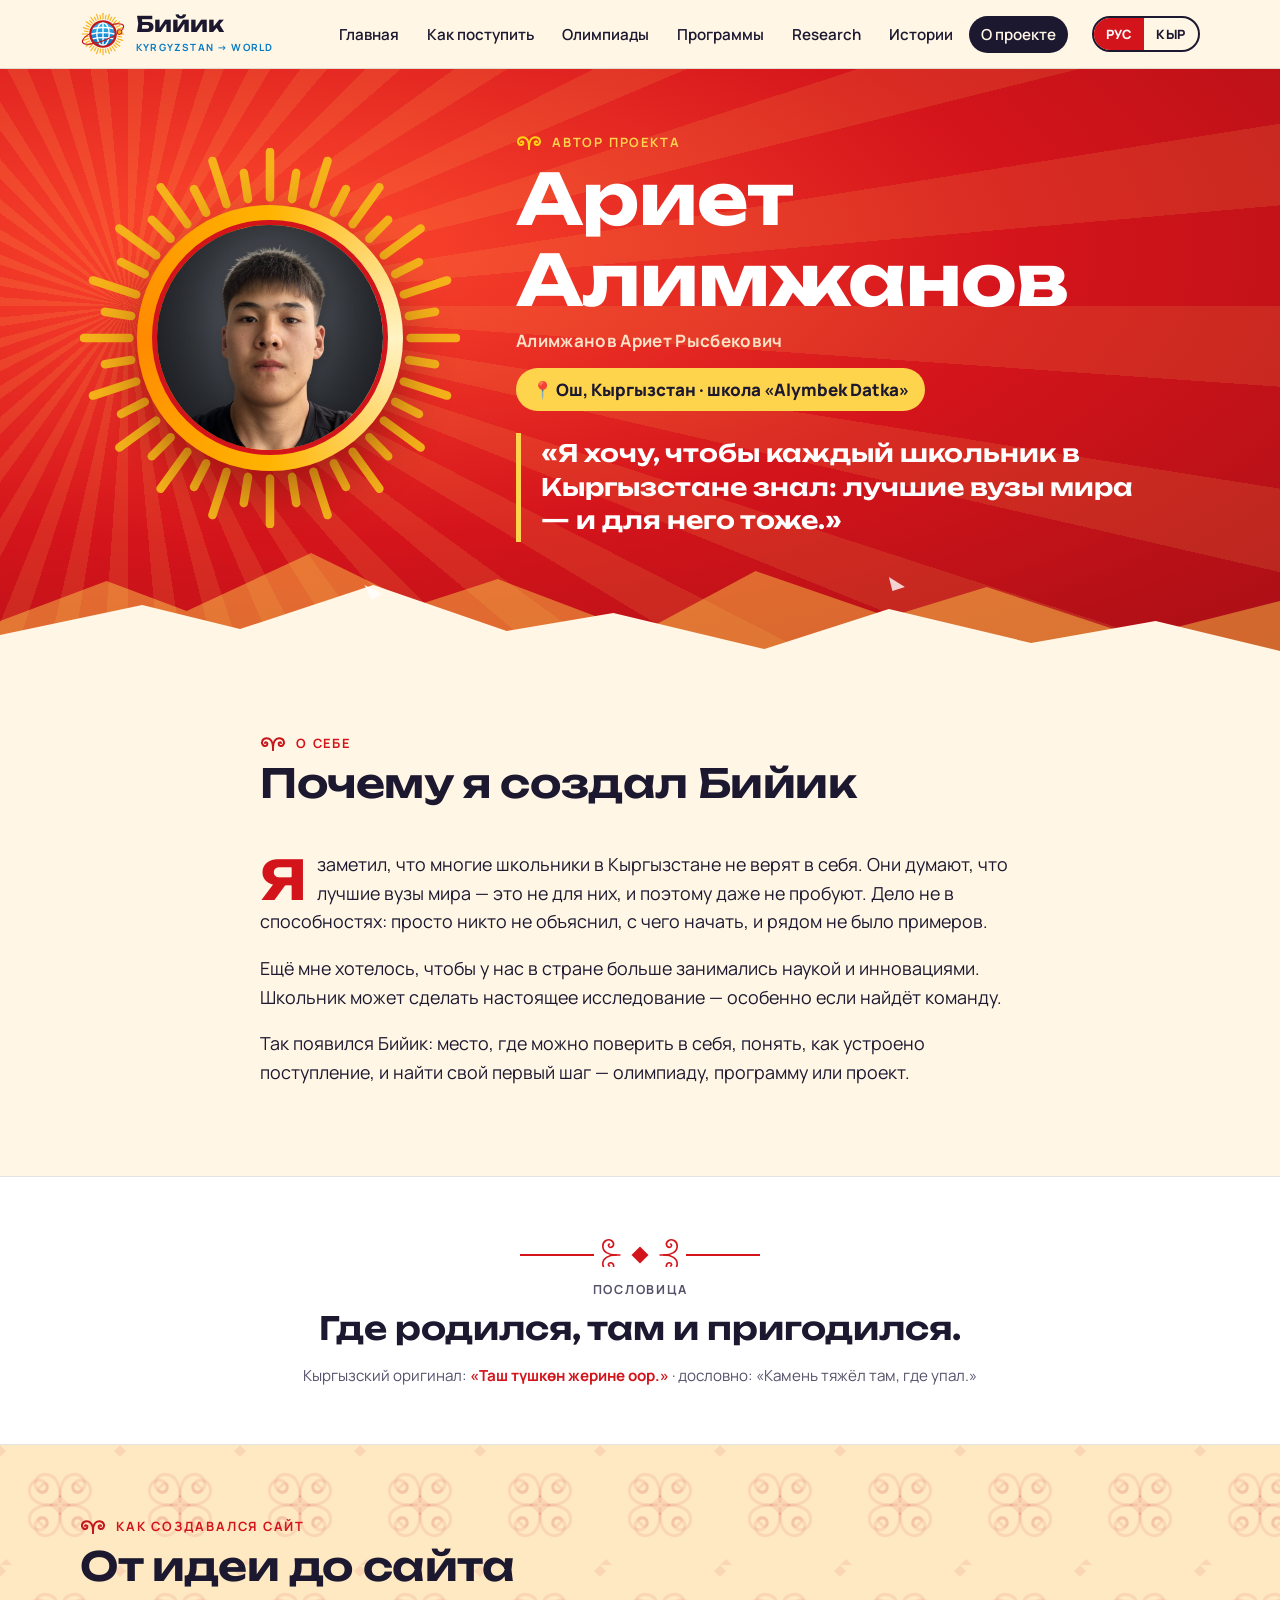
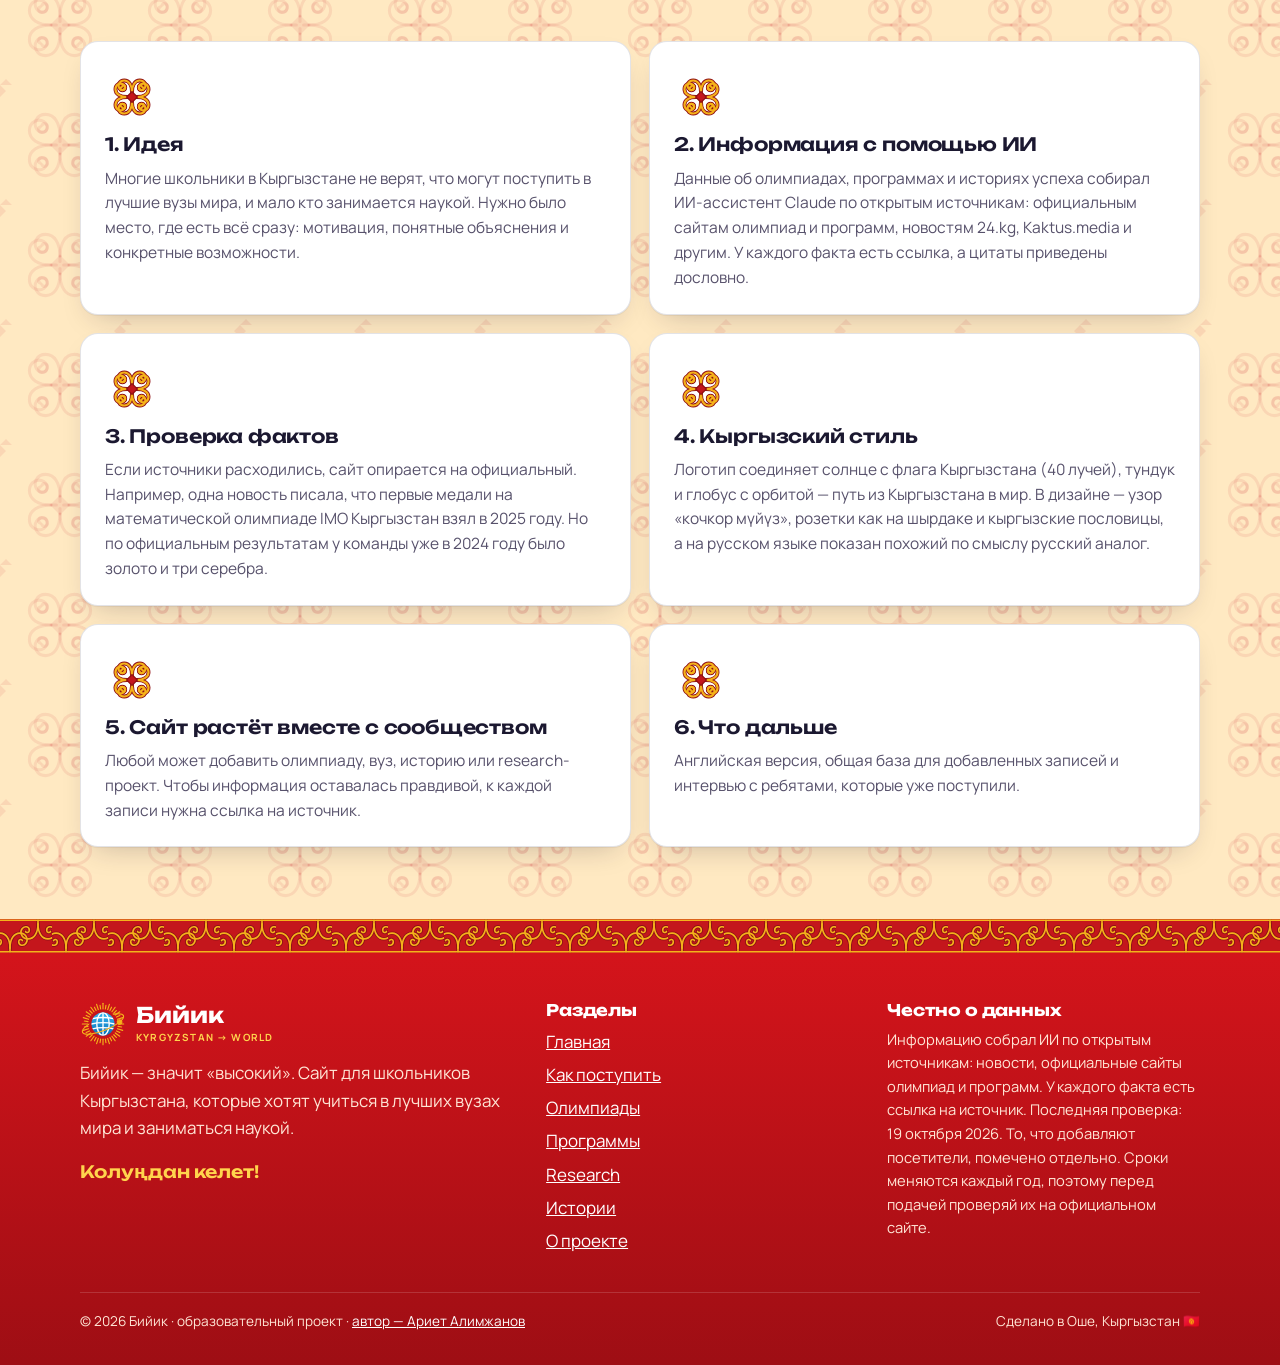
==== about.html @ 20fd9aa3 "Бийик: сайт для школьников Кыргызстана (РУС/КЫР) Co-Authored-By: Claude Opus 5.5 <noreply@anthropic." ====
<!doctype html>
<html lang="ru" data-title-ky="Ариет Алимжанов — Бийиктин автору">
<head>
<meta charset="utf-8">
<meta name="viewport" content="width=device-width, initial-scale=1">
<title>Ариет Алимжанов — автор Бийик</title>
<meta name="description" content="Кто и зачем создал Бийик и как собиралась информация.">
<meta name="theme-color" content="#d4141b">
<link rel="icon" href="data:image/svg+xml,%3Csvg viewBox=%22-100 -100 200 200%22 xmlns=%22http://www.w3.org/2000/svg%22%3E%3Cdefs%3E%3CclipPath id=%22Lg%22%3E%3Ccircle r=%2250%22/%3E%3C/clipPath%3E%3ClinearGradient id=%22Lb%22 x1=%220%22 y1=%220%22 x2=%220%22 y2=%221%22%3E%3Cstop offset=%220%22 stop-color=%22#33b8f2%22/%3E%3Cstop offset=%221%22 stop-color=%22#0a6fb8%22/%3E%3C/linearGradient%3E%3C/defs%3E%3Cg stroke=%22#f5b21a%22 stroke-width=%225%22 stroke-linecap=%22round%22%3E%3Cline x1=%2266.0%22 y1=%220.0%22 x2=%2290.0%22 y2=%220.0%22/%3E%3Cline x1=%2265.2%22 y1=%2210.3%22 x2=%2281.0%22 y2=%2212.8%22/%3E%3Cline x1=%2262.8%22 y1=%2220.4%22 x2=%2285.6%22 y2=%2227.8%22/%3E%3Cline x1=%2258.8%22 y1=%2230.0%22 x2=%2273.1%22 y2=%2237.2%22/%3E%3Cline x1=%2253.4%22 y1=%2238.8%22 x2=%2272.8%22 y2=%2252.9%22/%3E%3Cline x1=%2246.7%22 y1=%2246.7%22 x2=%2258.0%22 y2=%2258.0%22/%3E%3Cline x1=%2238.8%22 y1=%2253.4%22 x2=%2252.9%22 y2=%2272.8%22/%3E%3Cline x1=%2230.0%22 y1=%2258.8%22 x2=%2237.2%22 y2=%2273.1%22/%3E%3Cline x1=%2220.4%22 y1=%2262.8%22 x2=%2227.8%22 y2=%2285.6%22/%3E%3Cline x1=%2210.3%22 y1=%2265.2%22 x2=%2212.8%22 y2=%2281.0%22/%3E%3Cline x1=%220.0%22 y1=%2266.0%22 x2=%220.0%22 y2=%2290.0%22/%3E%3Cline x1=%22-10.3%22 y1=%2265.2%22 x2=%22-12.8%22 y2=%2281.0%22/%3E%3Cline x1=%22-20.4%22 y1=%2262.8%22 x2=%22-27.8%22 y2=%2285.6%22/%3E%3Cline x1=%22-30.0%22 y1=%2258.8%22 x2=%22-37.2%22 y2=%2273.1%22/%3E%3Cline x1=%22-38.8%22 y1=%2253.4%22 x2=%22-52.9%22 y2=%2272.8%22/%3E%3Cline x1=%22-46.7%22 y1=%2246.7%22 x2=%22-58.0%22 y2=%2258.0%22/%3E%3Cline x1=%22-53.4%22 y1=%2238.8%22 x2=%22-72.8%22 y2=%2252.9%22/%3E%3Cline x1=%22-58.8%22 y1=%2230.0%22 x2=%22-73.1%22 y2=%2237.2%22/%3E%3Cline x1=%22-62.8%22 y1=%2220.4%22 x2=%22-85.6%22 y2=%2227.8%22/%3E%3Cline x1=%22-65.2%22 y1=%2210.3%22 x2=%22-81.0%22 y2=%2212.8%22/%3E%3Cline x1=%22-66.0%22 y1=%220.0%22 x2=%22-90.0%22 y2=%220.0%22/%3E%3Cline x1=%22-65.2%22 y1=%22-10.3%22 x2=%22-81.0%22 y2=%22-12.8%22/%3E%3Cline x1=%22-62.8%22 y1=%22-20.4%22 x2=%22-85.6%22 y2=%22-27.8%22/%3E%3Cline x1=%22-58.8%22 y1=%22-30.0%22 x2=%22-73.1%22 y2=%22-37.2%22/%3E%3Cline x1=%22-53.4%22 y1=%22-38.8%22 x2=%22-72.8%22 y2=%22-52.9%22/%3E%3Cline x1=%22-46.7%22 y1=%22-46.7%22 x2=%22-58.0%22 y2=%22-58.0%22/%3E%3Cline x1=%22-38.8%22 y1=%22-53.4%22 x2=%22-52.9%22 y2=%22-72.8%22/%3E%3Cline x1=%22-30.0%22 y1=%22-58.8%22 x2=%22-37.2%22 y2=%22-73.1%22/%3E%3Cline x1=%22-20.4%22 y1=%22-62.8%22 x2=%22-27.8%22 y2=%22-85.6%22/%3E%3Cline x1=%22-10.3%22 y1=%22-65.2%22 x2=%22-12.8%22 y2=%22-81.0%22/%3E%3Cline x1=%22-0.0%22 y1=%22-66.0%22 x2=%22-0.0%22 y2=%22-90.0%22/%3E%3Cline x1=%2210.3%22 y1=%22-65.2%22 x2=%2212.8%22 y2=%22-81.0%22/%3E%3Cline x1=%2220.4%22 y1=%22-62.8%22 x2=%2227.8%22 y2=%22-85.6%22/%3E%3Cline x1=%2230.0%22 y1=%22-58.8%22 x2=%2237.2%22 y2=%22-73.1%22/%3E%3Cline x1=%2238.8%22 y1=%22-53.4%22 x2=%2252.9%22 y2=%22-72.8%22/%3E%3Cline x1=%2246.7%22 y1=%22-46.7%22 x2=%2258.0%22 y2=%22-58.0%22/%3E%3Cline x1=%2253.4%22 y1=%22-38.8%22 x2=%2272.8%22 y2=%22-52.9%22/%3E%3Cline x1=%2258.8%22 y1=%22-30.0%22 x2=%2273.1%22 y2=%22-37.2%22/%3E%3Cline x1=%2262.8%22 y1=%22-20.4%22 x2=%2285.6%22 y2=%22-27.8%22/%3E%3Cline x1=%2265.2%22 y1=%22-10.3%22 x2=%2281.0%22 y2=%22-12.8%22/%3E%3C/g%3E%3Cpath d=%22M-96 0A96 28 0 0 1 96 0%22 transform=%22rotate(-22)%22 fill=%22none%22 stroke=%22#c4161c%22 stroke-width=%225%22 stroke-linecap=%22round%22/%3E%3Ccircle r=%2260%22 fill=%22#c4161c%22/%3E%3Ccircle r=%2250%22 fill=%22url(#Lb)%22/%3E%3Cg clip-path=%22url(#Lg)%22 fill=%22none%22 stroke=%22#fff%22 stroke-width=%226%22 stroke-linecap=%22round%22%3E %3Cellipse rx=%2227%22 ry=%2250%22/%3E%3Cline x1=%220%22 y1=%22-50%22 x2=%220%22 y2=%2250%22/%3E %3Cpath d=%22M-50 -22Q0 -34 50 -22M-50 22Q0 10 50 22M-50 0Q0 -12 50 0%22/%3E%3C/g%3E%3Cpath d=%22M96 0A96 28 0 0 1 -96 0%22 transform=%22rotate(-22)%22 fill=%22none%22 stroke=%22#c4161c%22 stroke-width=%225%22 stroke-linecap=%22round%22/%3E%3Cg transform=%22rotate(-22)%22%3E%3Ccircle cx=%2270%22 cy=%2219%22 r=%2210%22 fill=%22#f5b21a%22 stroke=%22#c4161c%22 stroke-width=%224%22/%3E%3C/g%3E%3C/svg%3E">
<link rel="preconnect" href="https://fonts.googleapis.com">
<link rel="preconnect" href="https://fonts.gstatic.com" crossorigin>
<link href="https://fonts.googleapis.com/css2?family=Manrope:wght@400;500;600;700;800&family=Unbounded:wght@500;600;700&display=swap&subset=cyrillic" rel="stylesheet">
<link rel="stylesheet" href="css/style.css">
<link rel="stylesheet" href="css/ornaments.css">
</head>
<body>
<header id="site-header"></header>
<main>

<section class="author-hero"><div class="wrap"><div class="author" id="author"></div></div><svg class="mountains" viewBox="0 0 1440 120" preserveAspectRatio="none" aria-hidden="true">
  <path d="M0 120V78l120-40 90 30 140-58 120 52 90-26 160 54 130-62 150 46 110-30 170 50 160-36V120z"/>
  <path d="M0 120V92l160-30 110 24 150-44 150 46 120-18 170 36 140-40 160 34 140-22 140 30V120z" fill="var(--felt)"/>
  <path d="M410 42l20 9-12 6zM1000 34l18 10-14 4z" fill="#fff" opacity=".8"/>
</svg></section>

<section class="about-why"><div class="wrap">
  <div><div class="section-title"><div><div class="eyebrow"><span data-ky="Өзүм жөнүндө">О себе</span></div><h2><span data-ky="Бийикти эмне үчүн жасадым">Почему я создал Бийик</span></h2></div></div></div>
  <div class="author-about" id="author-about"></div>
</div></section>
<section class="proverb-band"><div class="wrap"><div data-proverb="about"></div></div></section>

<section class="pattern-bg"><div class="wrap">
  <div class="section-title"><div><div class="eyebrow"><span data-ky="Сайт кантип жасалды">Как создавался сайт</span></div><h2><span data-ky="Идеядан сайтка чейин">От идеи до сайта</span></h2></div></div>
  <div class="how">
    <article class="card reveal"><div class="ico" data-rosette></div><h3><span data-ky="1. Идея">1. Идея</span></h3><p><span data-ky="Кыргызстандагы көп окуучулар дүйнөнүн мыкты ЖОЖдоруна өтө аларына ишенишпейт, илим менен аз эле адам алектенет. Баары бир жерде болгон орун керек болчу: мотивация, түшүнүктүү түшүндүрмөлөр жана так мүмкүнчүлүктөр.">Многие школьники в Кыргызстане не верят, что могут поступить в лучшие вузы мира, и мало кто занимается наукой. Нужно было место, где есть всё сразу: мотивация, понятные объяснения и конкретные возможности.</span></p></article>
    <article class="card reveal"><div class="ico" data-rosette></div><h3><span data-ky="2. ЖИнин жардамы менен маалымат">2. Информация с помощью ИИ</span></h3><p><span data-ky="Олимпиадалар, программалар жана ийгилик окуялары тууралуу маалыматты Claude ЖИ-жардамчысы ачык булактардан чогулткан: олимпиадалардын жана программалардын расмий сайттарынан, 24.kg, Kaktus.media жана башка жаңылыктардан. Ар бир фактынын шилтемеси бар.">Данные об олимпиадах, программах и историях успеха собирал ИИ-ассистент Claude по открытым источникам: официальным сайтам олимпиад и программ, новостям 24.kg, Kaktus.media и другим. У каждого факта есть ссылка, а цитаты приведены дословно.</span></p></article>
    <article class="card reveal"><div class="ico" data-rosette></div><h3><span data-ky="3. Фактыларды текшерүү">3. Проверка фактов</span></h3><p><span data-ky="Булактар дал келбесе, сайт расмий булакка таянат. Мисалы, бир жаңылыкта Кыргызстан IMO математикалык олимпиадасында алгачкы медалдарды 2025-жылы алган деп жазылган. Бирок расмий жыйынтыктар боюнча команда 2024-жылы эле алтын жана үч күмүш алган.">Если источники расходились, сайт опирается на официальный. Например, одна новость писала, что первые медали на математической олимпиаде IMO Кыргызстан взял в 2025 году. Но по официальным результатам у команды уже в 2024 году было золото и три серебра.</span></p></article>
    <article class="card reveal"><div class="ico" data-rosette></div><h3><span data-ky="4. Кыргыз стили">4. Кыргызский стиль</span></h3><p><span data-ky="Логотип Кыргызстандын желегиндеги күндү (40 нур), түндүктү жана орбитасы бар глобусту бириктирет — Кыргызстандан дүйнөгө жол. Дизайнда — «кочкор мүйүз» оюму, шырдактагыдай розеткалар жана кыргыз макалдары.">Логотип соединяет солнце с флага Кыргызстана (40 лучей), тундук и глобус с орбитой — путь из Кыргызстана в мир. В дизайне — узор «кочкор мүйүз», розетки как на шырдаке и кыргызские пословицы, а на русском языке показан похожий по смыслу русский аналог.</span></p></article>
    <article class="card reveal"><div class="ico" data-rosette></div><h3><span data-ky="5. Сайт коомчулук менен бирге өсөт">5. Сайт растёт вместе с сообществом</span></h3><p><span data-ky="Ар ким олимпиада, ЖОЖ, окуя же research-долбоор кошо алат. Маалымат чын бойдон калышы үчүн ар бир жазууга булакка шилтеме керек.">Любой может добавить олимпиаду, вуз, историю или research-проект. Чтобы информация оставалась правдивой, к каждой записи нужна ссылка на источник.</span></p></article>
    <article class="card reveal"><div class="ico" data-rosette></div><h3><span data-ky="6. Андан ары эмне">6. Что дальше</span></h3><p><span data-ky="Англисче версия, кошулган жазуулар үчүн жалпы база жана буга чейин өткөн балдар менен интервьюлар.">Английская версия, общая база для добавленных записей и интервью с ребятами, которые уже поступили.</span></p></article>
  </div>
</div></section>
</main>
<div id="site-footer"></div>
<script src="js/config.js"></script>
<script src="js/data.js"></script>
<script src="js/data-ky.js"></script>
<script src="js/main.js"></script>
</body>
</html>
---- css/style.css ----
/* ═══════════════════════════════════════════
   БИЙИК — стиль
   Цвета войлока, солнца и неба. Орнаменты:
   кочкор мүйүз (рога архара), тундук, мотивы шырдака.
   ═══════════════════════════════════════════ */

:root {
  --felt: #fff6e5;        /* светлый войлок */
  --felt-2: #ffe9c2;
  --paper: #ffffff;
  --ink: #1b1830;
  --ink-soft: #57516b;
  --red: #d4141b;         /* красный флага */
  --red-deep: #9e0e14;
  --sun: #ffb400;         /* солнце флага */
  --sky: #0a7cc4;         /* яркое небо */
  --sky-2: #19a7ea;
  --lake: #0b9aa8;        /* Иссык-Куль */
  --line: rgba(27, 24, 48, .12);
  --shadow: 0 1px 0 rgba(27,24,48,.05), 0 12px 30px -14px rgba(27,24,48,.28);
  --radius: 18px;
  --font-head: "Unbounded", "Arial Black", system-ui, sans-serif;
  --font-body: "Manrope", system-ui, -apple-system, "Segoe UI", sans-serif;
  color-scheme: light;
}

* { box-sizing: border-box; }
html { scroll-behavior: smooth; }
body {
  margin: 0;
  background: var(--felt);
  color: var(--ink);
  font: 17px/1.6 var(--font-body);
  -webkit-font-smoothing: antialiased;
  overflow-x: hidden;
}
img, svg { max-width: 100%; }
a { color: inherit; }
h1, h2, h3, h4 { font-family: var(--font-head); line-height: 1.15; margin: 0 0 .5em; letter-spacing: -.01em; }
h1 { font-size: clamp(2.1rem, 6vw, 4.2rem); font-weight: 700; }
h2 { font-size: clamp(1.6rem, 3.6vw, 2.5rem); font-weight: 600; }
h3 { font-size: 1.15rem; font-weight: 600; }
p { margin: 0 0 1em; }
.wrap { max-width: 1160px; margin: 0 auto; padding: 0 20px; }
.muted { color: var(--ink-soft); }
.kg { font-family: var(--font-head); color: var(--red); font-weight: 600; }

/* ── Орнаментальная лента (кочкор мүйүз) ── */
.band {
  height: 26px;
  background-color: var(--red);
  -webkit-mask: none;
  background-image: url("data:image/svg+xml,%3Csvg xmlns='http://www.w3.org/2000/svg' width='60' height='26' viewBox='0 0 60 26'%3E%3Cg fill='none' stroke='%23f5b21a' stroke-width='2.6' stroke-linecap='round'%3E%3Cpath d='M30 25V15C30 7 20 3 14 6C8 9 9 17 15 17C19 17 20 12 17 10'/%3E%3Cpath d='M30 15C30 7 40 3 46 6C52 9 51 17 45 17C41 17 40 12 43 10'/%3E%3Cpath d='M0 1V8C0 14 -6 18 -10 18M60 1V8C60 14 66 18 70 18'/%3E%3C/g%3E%3C/svg%3E");
  background-repeat: repeat-x;
  background-position: center;
}
.band.thin { height: 14px; background-size: 32px 14px; }
.band.sky { background-color: var(--sky); }

/* ── Шапка ── */
.site-header {
  position: sticky; top: 0; z-index: 50;
  background: color-mix(in srgb, var(--felt) 88%, transparent);
  backdrop-filter: blur(10px);
  border-bottom: 1px solid var(--line);
}
.nav { display: flex; align-items: center; gap: 24px; height: 68px; }
.logo { display: flex; align-items: center; gap: 10px; text-decoration: none; font-family: var(--font-head); font-weight: 700; font-size: 1.35rem; }
.logo svg { width: 38px; height: 38px; }
.nav-links { display: flex; gap: 4px; margin-left: auto; list-style: none; padding: 0; margin-top: 0; margin-bottom: 0; }
.nav-links a {
  text-decoration: none; padding: 8px 12px; border-radius: 999px; font-weight: 600; font-size: .95rem;
  transition: background .2s;
}
.nav-links a:hover { background: var(--felt-2); }
.nav-links a[aria-current="page"] { background: var(--ink); color: var(--felt); }
.burger { display: none; margin-left: auto; background: none; border: 0; padding: 8px; cursor: pointer; color: var(--ink); }
.burger svg { width: 28px; height: 28px; }
@media (max-width: 1080px) {
  .burger { display: block; }
  .nav-links {
    display: none; position: absolute; top: 68px; left: 0; right: 0; flex-direction: column;
    background: var(--felt); padding: 12px 20px 20px; border-bottom: 1px solid var(--line);
  }
  .nav-links.open { display: flex; }
  .nav-links a { display: block; padding: 12px 14px; }
}

/* ── Кнопки ── */
.btn {
  display: inline-flex; align-items: center; gap: 8px;
  padding: 14px 24px; border-radius: 999px; border: 2px solid var(--ink);
  font: 700 1rem var(--font-body); text-decoration: none; cursor: pointer;
  transition: transform .15s, box-shadow .15s;
  background: var(--ink); color: var(--felt);
}
.btn:hover { transform: translateY(-2px); box-shadow: 0 6px 0 var(--sun); }
.btn.ghost { background: transparent; color: var(--ink); }
.btn.red { background: var(--red); border-color: var(--red); color: #fff; }

/* ── Герой ── */
.hero { position: relative; overflow: hidden; background: radial-gradient(120% 90% at 85% 30%, #ff4a2e 0%, var(--red) 45%, #b80f16 100%); color: #fff; }
.hero::before { /* лучи солнца */
  content: ""; position: absolute; inset: -50%; opacity: .12;
  background: repeating-conic-gradient(from 0deg at 75% 45%, #ffd25a 0deg 4deg, transparent 4deg 9deg);
}
.hero-inner { position: relative; display: grid; grid-template-columns: 1.15fr .85fr; gap: 40px; align-items: center; padding: 72px 20px 140px; }
.hero h1 { color: #fff; }
.hero h1 em { font-style: normal; color: #ffd44d; }
.hero .lead { font-size: 1.2rem; max-width: 34em; color: #fff3e6; }
.hero .kg { color: #ffd44d; font-size: 1.05rem; letter-spacing: .02em; display: inline-block; margin-bottom: 18px; padding: 6px 14px; border: 1.5px solid currentColor; border-radius: 999px; }
.hero .btn { background: var(--sun); border-color: var(--sun); color: var(--ink); }
.hero .btn.ghost { background: transparent; border-color: #fff; color: #fff; }
.hero .btn:hover { box-shadow: 0 6px 0 var(--red-deep); }
.hero-actions { display: flex; gap: 12px; flex-wrap: wrap; margin-top: 28px; }
.tunduk-wrap { position: relative; aspect-ratio: 1; max-width: 440px; justify-self: center; width: 100%; }
.tunduk-wrap svg { width: 100%; height: 100%; animation: spin 120s linear infinite; }
@keyframes spin { to { transform: rotate(360deg); } }
@media (prefers-reduced-motion: reduce) { .tunduk-wrap svg { animation: none; } }
.mountains { position: absolute; left: 0; right: 0; bottom: -1px; height: 120px; display: block; width: 100%; }
@media (max-width: 820px) {
  .hero-inner { grid-template-columns: 1fr; padding: 48px 20px 120px; }
  .tunduk-wrap { max-width: 240px; order: -1; }
}

/* ── Страничный заголовок ── */
.page-head { background: linear-gradient(135deg, var(--sky-2), var(--sky)); color: #fff; padding: 56px 0 96px; position: relative; overflow: hidden; }
.page-head h1 { color: #fff; font-size: clamp(1.9rem, 5vw, 3.2rem); }
.page-head p { color: #eaf6ff; font-size: 1.15rem; max-width: 40em; margin: 0; }
.page-head .kg { color: #ffd44d; }
.page-head .deco { position: absolute; right: -40px; top: -50px; width: 300px; opacity: .9; }
@media (max-width: 700px) { .page-head .deco { width: 180px; right: -50px; top: -40px; } }

/* ── Секции ── */
section { padding: 72px 0; }
.section-title { display: flex; align-items: end; justify-content: space-between; gap: 20px; flex-wrap: wrap; margin-bottom: 32px; }
.section-title p { max-width: 36em; margin: 0; }
.eyebrow { font: 700 .8rem var(--font-body); letter-spacing: .14em; text-transform: uppercase; color: var(--red); margin-bottom: 8px; display: flex; align-items: center; gap: 10px; }
.eyebrow::before { content: ""; width: 22px; height: 10px; background: url("data:image/svg+xml,%3Csvg xmlns='http://www.w3.org/2000/svg' viewBox='0 0 44 20'%3E%3Cg fill='none' stroke='%23c4161c' stroke-width='3' stroke-linecap='round'%3E%3Cpath d='M22 19V12C22 6 15 2 10 4C5 6 6 13 11 13C14 13 15 9 12 8'/%3E%3Cpath d='M22 12C22 6 29 2 34 4C39 6 38 13 33 13C30 13 29 9 32 8'/%3E%3C/g%3E%3C/svg%3E") center/contain no-repeat; }
.alt { background: var(--paper); }
.pattern-bg {
  background-color: var(--felt-2);
  background-image: url("data:image/svg+xml,%3Csvg xmlns='http://www.w3.org/2000/svg' width='120' height='120' viewBox='0 0 120 120'%3E%3Cg fill='none' stroke='%23c4161c' stroke-opacity='.10' stroke-width='3' stroke-linecap='round'%3E%3Cg id='h'%3E%3Cpath d='M60 60V44C60 32 46 26 38 31C30 36 33 47 41 47C46 47 47 41 43 39'/%3E%3Cpath d='M60 44C60 32 74 26 82 31C90 36 87 47 79 47C74 47 73 41 77 39'/%3E%3C/g%3E%3Cuse href='%23h' transform='rotate(90 60 60)'/%3E%3Cuse href='%23h' transform='rotate(180 60 60)'/%3E%3Cuse href='%23h' transform='rotate(270 60 60)'/%3E%3C/g%3E%3C/svg%3E");
}

/* ── Три пути ── */
.paths { display: grid; grid-template-columns: repeat(3, 1fr); gap: 20px; }
.path {
  position: relative; background: var(--paper); border-radius: var(--radius); padding: 30px 26px 26px;
  box-shadow: var(--shadow); text-decoration: none; display: block; transition: transform .2s;
  border-top: 6px solid var(--c, var(--red));
}
.path:hover { transform: translateY(-4px); }
.path .num { font: 700 3rem/1 var(--font-head); color: var(--c, var(--red)); opacity: .9; }
.path h3 { margin-top: 14px; font-size: 1.3rem; }
.path p { color: var(--ink-soft); margin: 0; }
.path .go { margin-top: 18px; font-weight: 700; display: inline-flex; gap: 6px; color: var(--c, var(--red)); }
@media (max-width: 820px) { .paths { grid-template-columns: 1fr; } }

/* ── Цифры ── */
.stats { display: grid; grid-template-columns: repeat(4, 1fr); gap: 16px; }
.stat { background: var(--paper); border-radius: var(--radius); padding: 22px; border: 1px solid var(--line); }
.stat b { display: block; font: 700 clamp(1.9rem, 4vw, 2.6rem)/1 var(--font-head); color: var(--red); margin-bottom: 8px; }
.stat span { font-size: .95rem; color: var(--ink-soft); }
.stat a { font-size: .8rem; color: var(--ink-soft); }
@media (max-width: 820px) { .stats { grid-template-columns: 1fr 1fr; } }

/* ── Карточки ── */
.grid { display: grid; grid-template-columns: repeat(auto-fill, minmax(320px, 1fr)); gap: 18px; }
@media (max-width: 400px) { .grid { grid-template-columns: 1fr; } }
.card {
  background: var(--paper); border-radius: var(--radius); padding: 24px; box-shadow: var(--shadow);
  display: flex; flex-direction: column; gap: 10px; position: relative; border: 1px solid var(--line);
}
.card h3 { margin: 0; }
.card p { margin: 0; color: var(--ink-soft); font-size: .97rem; }
.card .meta { display: flex; flex-wrap: wrap; gap: 6px; }
.tag { font-size: .78rem; font-weight: 700; padding: 4px 10px; border-radius: 999px; background: var(--felt-2); color: var(--ink); }
.tag.red { background: var(--red); color: #fff; }
.tag.sun { background: var(--sun); color: #1d1a2b; }
.tag.lake { background: var(--lake); color: #fff; }
.kg-result { background: color-mix(in srgb, var(--sun) 18%, transparent); border-left: 4px solid var(--sun); padding: 10px 12px; border-radius: 0 10px 10px 0; font-size: .93rem; }
.kg-result strong { display: block; font-size: .72rem; letter-spacing: .1em; text-transform: uppercase; color: var(--red-deep); }
.card .foot { margin-top: auto; display: flex; justify-content: space-between; align-items: center; gap: 10px; padding-top: 6px; flex-wrap: wrap; }
.card .foot a.more { font-weight: 700; text-decoration: none; color: var(--red); }
.src { font-size: .78rem; color: var(--ink-soft); text-decoration: underline dotted; }
.card.hot { border: 2px solid var(--red); }
.hot-badge { position: absolute; top: -12px; right: 18px; background: var(--red); color: #fff; font-size: .78rem; font-weight: 800; padding: 5px 12px; border-radius: 999px; }
dl.facts { margin: 0; display: grid; grid-template-columns: auto 1fr; gap: 4px 12px; font-size: .92rem; }
dl.facts dt { color: var(--ink-soft); font-weight: 600; }
dl.facts dd { margin: 0; }

/* ── Фильтры ── */
.filters { display: flex; flex-wrap: wrap; gap: 8px; margin-bottom: 24px; align-items: center; }
.chip { border: 1.5px solid var(--line); background: var(--paper); color: var(--ink); padding: 8px 14px; border-radius: 999px; font: 600 .9rem var(--font-body); cursor: pointer; }
.chip[aria-pressed="true"] { background: var(--ink); color: var(--felt); border-color: var(--ink); }
.search { flex: 1 1 220px; min-width: 0; padding: 11px 16px; border-radius: 999px; border: 1.5px solid var(--line); background: var(--paper); color: var(--ink); font: 500 1rem var(--font-body); }
.empty { padding: 30px; text-align: center; color: var(--ink-soft); }

/* ── Истории ── */
.story { border-top: 6px solid var(--red); }
.story:nth-child(3n+2) { border-top-color: var(--sun); }
.story:nth-child(3n) { border-top-color: var(--lake); }
.story .who { font-family: var(--font-head); font-size: 1.05rem; font-weight: 600; }
.story .big { font: 700 1.6rem var(--font-head); color: var(--red); }
.quote { font-size: 1.4rem; font-family: var(--font-head); line-height: 1.35; max-width: 30em; }

/* ── Дорожная карта ── */
.roadmap { display: grid; grid-template-columns: repeat(4, 1fr); gap: 0; position: relative; counter-reset: g; }
.roadmap::before { content: ""; position: absolute; top: 34px; left: 8%; right: 8%; height: 4px; background: repeating-linear-gradient(90deg, var(--red) 0 14px, transparent 14px 22px); }
.rm { padding: 0 12px; position: relative; }
.rm .dot { width: 70px; height: 70px; border-radius: 50%; background: var(--sky); color: var(--sun); display: grid; place-items: center; font: 700 1.5rem var(--font-head); margin: 0 auto 16px; border: 4px solid var(--felt); position: relative; z-index: 1; }
.rm h3 { text-align: center; margin-bottom: 2px; }
.rm .sub { text-align: center; color: var(--red); font-weight: 700; margin-bottom: 12px; }
.rm ul { margin: 0; padding-left: 18px; font-size: .95rem; color: var(--ink-soft); }
.rm li { margin-bottom: 6px; }
@media (max-width: 820px) {
  .roadmap { grid-template-columns: 1fr; gap: 24px; }
  .roadmap::before { display: none; }
  .rm { display: grid; grid-template-columns: 70px 1fr; gap: 0 16px; }
  .rm .dot { margin: 0; grid-row: span 3; }
  .rm h3, .rm .sub { text-align: left; }
}

/* ── Пошагово ── */
.steps { list-style: none; padding: 0; margin: 0; display: grid; grid-template-columns: repeat(2, 1fr); gap: 14px; counter-reset: s; }
.steps li { counter-increment: s; background: var(--paper); border-radius: var(--radius); padding: 20px 20px 20px 76px; position: relative; border: 1px solid var(--line); }
.steps li::before { content: counter(s); position: absolute; left: 18px; top: 18px; width: 42px; height: 42px; border-radius: 12px; background: var(--red); color: #fff; display: grid; place-items: center; font: 700 1.2rem var(--font-head); }
.steps h3 { margin-bottom: 4px; }
.steps p { margin: 0; color: var(--ink-soft); font-size: .97rem; }
@media (max-width: 760px) { .steps { grid-template-columns: 1fr; } }

/* ── Словарь / FAQ ── */
details { background: var(--paper); border: 1px solid var(--line); border-radius: 14px; margin-bottom: 10px; }
summary { cursor: pointer; padding: 16px 20px; font-weight: 700; list-style: none; display: flex; justify-content: space-between; gap: 12px; align-items: center; }
summary::-webkit-details-marker { display: none; }
summary::after { content: "+"; font: 600 1.4rem var(--font-head); color: var(--red); transition: transform .2s; flex-shrink: 0; }
details[open] summary::after { transform: rotate(45deg); }
details > div { padding: 0 20px 18px; color: var(--ink-soft); }
.two-col { display: grid; grid-template-columns: 1fr 1fr; gap: 0 18px; }
@media (max-width: 760px) { .two-col { grid-template-columns: 1fr; } }

/* ── Мифы ── */
.myth { display: grid; gap: 8px; }
.myth .no { font-weight: 700; text-decoration: line-through; text-decoration-color: var(--red); text-decoration-thickness: 3px; }
.myth .yes { color: var(--ink-soft); }
.myth .yes::before { content: "На самом деле: "; font-weight: 800; color: var(--lake); }

/* ── Страны ── */
.country .flag { font-size: 2rem; line-height: 1; }

/* ── Тундук-карточка (CTA) ── */
.cta { background: var(--red); color: #fff; border-radius: 28px; padding: 48px; display: grid; grid-template-columns: 1fr auto; gap: 24px; align-items: center; position: relative; overflow: hidden; }
.cta h2 { color: #fff; margin: 0 0 8px; }
.cta p { margin: 0; color: #ffe9d6; }
.cta .btn { background: var(--sun); border-color: var(--sun); color: var(--ink); }
.cta .deco { position: absolute; right: -50px; bottom: -50px; width: 220px; opacity: .18; }
@media (max-width: 700px) { .cta { grid-template-columns: 1fr; padding: 32px 24px; } }

/* ── Доска проектов ── */
.board-form { display: grid; gap: 10px; grid-template-columns: 1fr 1fr; background: var(--paper); padding: 22px; border-radius: var(--radius); border: 1px solid var(--line); margin-bottom: 24px; }
.board-form input, .board-form textarea, .board-form select { width: 100%; padding: 12px 14px; border-radius: 12px; border: 1.5px solid var(--line); background: var(--felt); color: var(--ink); font: 500 1rem var(--font-body); }
.board-form textarea { grid-column: 1 / -1; min-height: 90px; resize: vertical; }
.board-form .row-full { grid-column: 1 / -1; display: flex; justify-content: space-between; gap: 12px; align-items: center; flex-wrap: wrap; }
@media (max-width: 600px) { .board-form { grid-template-columns: 1fr; } }
.note { font-size: .85rem; color: var(--ink-soft); }

/* ── Подвал ── */
.site-footer { background: linear-gradient(180deg, var(--red), var(--red-deep)); color: #ffe6d6; padding: 48px 0 32px; }
.site-footer a { color: #fff; }
.foot-grid { display: grid; grid-template-columns: 1.4fr 1fr 1fr; gap: 28px; }
.foot-grid h4 { color: #fff; font-size: 1rem; }
.foot-grid ul { list-style: none; padding: 0; margin: 0; }
.foot-grid li { margin-bottom: 6px; }
.site-footer .logo { color: #fff; margin-bottom: 12px; }
.foot-bottom { margin-top: 32px; padding-top: 18px; border-top: 1px solid rgba(255,255,255,.15); font-size: .85rem; display: flex; justify-content: space-between; gap: 12px; flex-wrap: wrap; }
@media (max-width: 760px) { .foot-grid { grid-template-columns: 1fr; } }

.theme-toggle { background: none; border: 1.5px solid var(--line); border-radius: 999px; width: 40px; height: 40px; cursor: pointer; color: var(--ink); display: grid; place-items: center; flex-shrink: 0; }


/* Появление при скролле */
.reveal { opacity: 0; transform: translateY(14px); transition: opacity .6s, transform .6s; }
.reveal.in { opacity: 1; transform: none; }
@media (prefers-reduced-motion: reduce) { .reveal { opacity: 1; transform: none; transition: none; } }


/* ═════════════ ДОБАВЛЕНО: пословицы, цитаты, план, формы, автор ═════════════ */

/* Разделитель-орнамент */
.divider { display: block; width: 240px; max-width: 70%; height: auto; margin: 0 auto 14px; }
.orn-divider { padding: 8px 0 0; }

/* Пословица */
.proverb { text-align: center; max-width: 760px; margin: 0 auto; padding: 8px 20px; }
.pv-label { font: 700 .78rem var(--font-body); letter-spacing: .14em; text-transform: uppercase; color: var(--ink-soft); margin-bottom: 10px; }
.pv-text { font: 600 clamp(1.3rem, 3.4vw, 2rem)/1.3 var(--font-head); color: var(--ink); margin: 0 0 14px; transition: opacity .3s; }
.pv-text.dim { opacity: .45; font-size: clamp(1rem, 2.4vw, 1.2rem); }
.pv-text.ru { color: var(--red); }
.pv-lit { color: var(--ink-soft); font-size: .95rem; margin: -6px 0 14px; }
.pv-btn { margin-top: 4px; }
.proverb-band { padding: 48px 0; border-top: 1px solid var(--line); border-bottom: 1px solid var(--line); background: var(--paper); }

/* Цитаты */
.quotes { display: grid; grid-template-columns: repeat(auto-fill, minmax(300px, 1fr)); gap: 18px; }
.quote-card { margin: 0; background: var(--paper); border-radius: var(--radius); padding: 28px 24px 22px; position: relative; border: 1px solid var(--line); box-shadow: var(--shadow); display: flex; flex-direction: column; gap: 14px; overflow: hidden; }
.quote-card::before { content: "“"; position: absolute; right: 16px; top: -18px; font: 700 7rem/1 var(--font-head); color: var(--sun); opacity: .35; }
.q-orn { width: 44px; height: 44px; }
.q-orn svg { width: 100%; height: 100%; }
.quote-card blockquote { margin: 0; font: 600 1.08rem/1.5 var(--font-body); color: var(--ink); }
.quote-card figcaption { margin-top: auto; display: flex; flex-direction: column; gap: 2px; font-size: .92rem; border-top: 2px dashed var(--line); padding-top: 12px; }
.quote-card figcaption span { color: var(--red); font-weight: 600; }
.mini-quote { margin: 4px 0 0; padding: 10px 14px; border-left: 4px solid var(--red); background: var(--felt); border-radius: 0 10px 10px 0; font-style: italic; }

/* План поступления (таймлайн) */
.timeline { list-style: none; margin: 0; padding: 0; position: relative; }
.timeline::before { content: ""; position: absolute; left: 172px; top: 8px; bottom: 8px; width: 3px; background: repeating-linear-gradient(180deg, var(--red) 0 10px, transparent 10px 16px); }
.tl-item { display: grid; grid-template-columns: 150px 44px 1fr; align-items: start; margin-bottom: 14px; }
.tl-date { text-align: right; padding-top: 14px; }
.tl-date b { display: block; font: 600 1rem var(--font-head); }
.tl-date span { font-size: .8rem; color: var(--ink-soft); }
.tl-dot { width: 18px; height: 18px; border-radius: 50%; background: var(--paper); border: 4px solid var(--red); margin: 18px auto 0; position: relative; z-index: 1; }
.tl-card { background: var(--paper); border: 1px solid var(--line); border-radius: var(--radius); padding: 16px 20px; box-shadow: var(--shadow); display: flex; flex-direction: column; gap: 6px; }
.tl-card h3 { margin: 0; font-size: 1.05rem; }
.tl-card .more { font-weight: 700; color: var(--red); text-decoration: none; font-size: .92rem; }
.tl-res { margin: 0; font-weight: 600; color: var(--lake); }
.tl-note { margin: 0; font-size: .85rem; }
.st { font-size: .78rem; font-weight: 800; padding: 4px 10px; border-radius: 999px; }
.st.past { background: var(--felt-2); color: var(--ink-soft); }
.st.open { background: var(--red); color: #fff; }
.st.soon { background: var(--sun); color: #1d1a2b; }
.tl-item.past .tl-card { opacity: .62; box-shadow: none; }
.tl-item.past .tl-dot { background: var(--ink-soft); border-color: var(--ink-soft); }
.tl-item.open .tl-card { border: 2px solid var(--red); }
.tl-item.open .tl-dot { background: var(--red); box-shadow: 0 0 0 6px color-mix(in srgb, var(--red) 25%, transparent); }
.tl-now { display: grid; grid-template-columns: 150px 44px 1fr; margin: 6px 0 16px; align-items: center; }
.tl-now span { grid-column: 2 / 4; justify-self: start; background: var(--ink); color: var(--felt); font: 700 .8rem var(--font-body); letter-spacing: .1em; text-transform: uppercase; padding: 6px 14px; border-radius: 999px; position: relative; z-index: 1; margin-left: 4px; }
.ghost-chip { margin-left: auto; }
@media (max-width: 700px) {
  .timeline::before { left: 9px; }
  .tl-item, .tl-now { grid-template-columns: 22px 1fr; gap: 0 12px; }
  .tl-dot { grid-column: 1; grid-row: 1 / span 2; margin: 6px 0 0; }
  .tl-date { grid-column: 2; text-align: left; padding: 0 0 6px; }
  .tl-date b { display: inline; margin-right: 8px; }
  .tl-card { grid-column: 2; }
  .tl-now span { grid-column: 1 / 3; margin-left: 0; }
  .ghost-chip { margin-left: 0; }
}

/* Кнопка «добавить» и пометки */
.add-row { display: flex; justify-content: space-between; align-items: center; gap: 16px; flex-wrap: wrap; background: var(--paper); border: 2px dashed color-mix(in srgb, var(--red) 45%, transparent); border-radius: var(--radius); padding: 18px 22px; margin-bottom: 24px; }
.add-row p { margin: 0; color: var(--ink-soft); max-width: 40em; }
.add-row b { color: var(--ink); }
.tag.pending { background: transparent; border: 1.5px dashed var(--ink-soft); color: var(--ink-soft); }
.tag.community { background: var(--sky); color: #fbf3e4; }
.card.user { border-style: dashed; }

/* Окно добавления */
.add-dialog { border: 0; padding: 0; border-radius: 22px; width: min(640px, calc(100vw - 32px)); max-height: calc(100vh - 40px); background: var(--paper); color: var(--ink); box-shadow: 0 30px 80px -20px rgba(0,0,0,.5); }
.add-dialog::backdrop { background: rgba(14, 20, 48, .6); backdrop-filter: blur(3px); }
.add-form { padding: 0 0 22px; }
.add-head { display: flex; align-items: center; gap: 14px; padding: 18px 22px; background: var(--sky); color: #fff; position: sticky; top: 0; z-index: 1; }
.add-head h3 { margin: 0; color: #fff; flex: 1; }
.add-orn { width: 40px; height: 40px; flex-shrink: 0; }
.add-head .x { background: none; border: 0; color: #fff; font-size: 2rem; line-height: 1; cursor: pointer; padding: 0 4px; }
.add-grid { display: grid; grid-template-columns: 1fr 1fr; gap: 12px; padding: 20px 22px 6px; }
.add-grid label { display: flex; flex-direction: column; gap: 5px; font-size: .88rem; font-weight: 700; }
.add-grid label.full { grid-column: 1 / -1; }
.add-grid input, .add-grid textarea, .add-grid select { width: 100%; padding: 11px 13px; border-radius: 12px; border: 1.5px solid var(--line); background: var(--felt); color: var(--ink); font: 500 1rem var(--font-body); }
.add-grid textarea { min-height: 84px; resize: vertical; }
.add-grid input:focus, .add-grid textarea:focus, .add-grid select:focus { outline: 2px solid var(--sun); border-color: transparent; }
.check { display: flex; gap: 10px; align-items: flex-start; padding: 8px 22px; font-size: .9rem; }
.check input { margin-top: 4px; accent-color: var(--red); }
.add-form .note { padding: 0 22px; margin: 6px 0 0; }
.add-actions { display: flex; justify-content: flex-end; gap: 10px; padding: 16px 22px 0; }
@media (max-width: 560px) { .add-grid { grid-template-columns: 1fr; } }
.toast { position: fixed; left: 50%; bottom: 24px; transform: translateX(-50%); background: var(--ink); color: var(--felt); padding: 14px 22px; border-radius: 999px; font-weight: 700; z-index: 100; box-shadow: var(--shadow); max-width: calc(100vw - 32px); text-align: center; }

/* Об авторе */
.author { display: grid; grid-template-columns: 300px 1fr; gap: 48px; align-items: center; }
.author-photo { position: relative; aspect-ratio: 1; width: 100%; max-width: 300px; margin: 0 auto; }
.author-ring { position: absolute; inset: 0; }
.author-ring svg { width: 100%; height: 100%; animation: spin 120s linear infinite; }
.author-photo img, .author-photo > span { position: absolute; inset: 22%; width: 56%; height: 56%; border-radius: 50%; object-fit: cover; }
.author-photo > span { display: grid; place-items: center; background: var(--sky); color: var(--sun); font: 700 3rem var(--font-head); }
.author-role { color: var(--red); font-weight: 700; }
.fill-hint { border: 2px dashed var(--sun); border-radius: 12px; padding: 10px 14px; font-size: .92rem; }
.fill-hint code { background: var(--felt-2); padding: 1px 6px; border-radius: 6px; }
.how { counter-reset: h; display: grid; grid-template-columns: repeat(2, 1fr); gap: 18px; }
.how .card { padding-top: 28px; }
.how .card .ico { width: 54px; height: 54px; }
.how .card .ico svg { width: 100%; height: 100%; }
@media (max-width: 760px) { .author { grid-template-columns: 1fr; gap: 24px; } .author-photo { max-width: 220px; } .how { grid-template-columns: 1fr; } }
.tag, .st { white-space: nowrap; }


/* ═════════════ ЯРКАЯ ВЕРСИЯ: логотип, язык, автор ═════════════ */
.logo svg { width: 46px; height: 46px; }
.logo span { display: flex; flex-direction: column; line-height: 1; }
.logo small { font: 700 .62rem var(--font-body); letter-spacing: .12em; text-transform: uppercase; color: var(--sky); margin-top: 4px; }
.site-footer .logo { color: #fff; margin-bottom: 12px; }
.site-footer .logo small { color: #ffd44d; }
.foot-motto { color: #ffd44d !important; }
.lang-switch { display: flex; border: 2px solid var(--ink); border-radius: 999px; overflow: hidden; flex-shrink: 0; }
.lang-switch button { background: transparent; border: 0; padding: 7px 12px; font: 800 .8rem var(--font-body); color: var(--ink); cursor: pointer; letter-spacing: .04em; }
.lang-switch button[aria-pressed="true"] { background: var(--red); color: #fff; }
@media (max-width: 1080px) { .lang-switch { margin-left: 4px; } }
.hero-logo { position: relative; aspect-ratio: 1; max-width: 460px; width: 100%; justify-self: center; filter: drop-shadow(0 20px 40px rgba(120, 0, 0, .35)); }
.hero-logo svg { width: 100%; height: 100%; }
.hero-logo .logo-rays { transform-origin: center; animation: spin 90s linear infinite; }
@media (prefers-reduced-motion: reduce) { .hero-logo .logo-rays { animation: none; } }
@media (max-width: 820px) { .hero-logo { max-width: 240px; order: -1; } }
.mountains path:first-child { fill: #ffd44d; opacity: .45; }
.page-head .mountains path:first-child { fill: #fff; opacity: .35; }
.pv-sub { color: var(--ink-soft); font-size: .95rem; margin: 0; }
.pv-sub b { color: var(--red); font-weight: 700; }
.quote-card .note { font-style: normal; font-size: .78rem; }
:lang(ky) .myth .yes::before { content: "Чындыгында: "; }

/* Автор — мощный блок */
.author-hero { background: radial-gradient(120% 100% at 20% 30%, #ff4a2e 0%, var(--red) 50%, #a50e15 100%); color: #fff; position: relative; overflow: hidden; padding: 64px 0 120px; }
.author-hero::before { content: ""; position: absolute; inset: -50%; opacity: .12; background: repeating-conic-gradient(from 0deg at 30% 45%, #ffd25a 0deg 4deg, transparent 4deg 9deg); }
.author { position: relative; display: grid; grid-template-columns: 380px 1fr; gap: 56px; align-items: center; }
.author-photo { position: relative; aspect-ratio: 1; width: 100%; max-width: 380px; margin: 0 auto; }
.author-photo .ap-rays { position: absolute; inset: 0; }
.author-photo .ap-rays svg { width: 100%; height: 100%; animation: spin 120s linear infinite; }
.author-photo .ap-ring { position: absolute; inset: 15%; border-radius: 50%; background: conic-gradient(var(--sun), #fff3c4, var(--sun), #ff8a00, var(--sun)); box-shadow: 0 20px 50px rgba(80, 0, 0, .45); }
.author-photo img, .author-photo > span { position: absolute; inset: 19%; width: 62%; height: 62%; border-radius: 50%; object-fit: cover; border: 5px solid var(--red); }
.author-photo > span { display: grid; place-items: center; background: var(--sky); color: #fff; font: 700 3rem var(--font-head); }
.author-photo.sm { max-width: 240px; }
.author-text h1 { color: #fff; font-size: clamp(2.4rem, 6vw, 4.4rem); margin-bottom: 6px; }
.author-full { font-weight: 700; color: #ffe1c7; margin: 0 0 14px; letter-spacing: .02em; }
.author-role { display: inline-block; font-weight: 800; color: var(--ink); background: #ffd44d; padding: 8px 16px; border-radius: 999px; margin: 0 0 22px; }
.author-motto { margin: 0; font: 600 clamp(1.15rem, 2.4vw, 1.5rem)/1.4 var(--font-head); border-left: 5px solid #ffd44d; padding: 4px 0 4px 20px; max-width: 26em; }
.author-motto.dark { color: var(--ink); border-left-color: var(--red); font-size: 1.1rem; }
.eyebrow.light { color: #ffd44d; }
.eyebrow.light::before { filter: brightness(0) saturate(100%) invert(84%) sepia(56%) saturate(800%) hue-rotate(345deg); }
.author-about { max-width: 760px; margin: 0 auto; font-size: 1.12rem; }
.author-about p:first-child::first-letter { font: 700 3.4rem/0.9 var(--font-head); float: left; color: var(--red); margin: 6px 10px 0 0; }
.author-home { display: grid; grid-template-columns: 240px 1fr; gap: 40px; align-items: center; background: var(--paper); border-radius: 28px; padding: 32px; box-shadow: var(--shadow); border: 1px solid var(--line); }
.author-home .author-role { margin-bottom: 14px; }
.author-home h2 { margin-bottom: 8px; }
@media (max-width: 820px) {
  .author { grid-template-columns: 1fr; gap: 28px; text-align: center; }
  .author-photo { max-width: 280px; }
  .author-motto { border-left: 0; padding: 0; margin: 0 auto; }
  .author-text .eyebrow { justify-content: center; }
  .author-home { grid-template-columns: 1fr; text-align: center; padding: 24px; }
  .author-home .eyebrow { justify-content: center; }
  .author-motto.dark { border-left: 0; padding: 0; }
}
.nav-links a, .logo small { white-space: nowrap; }
.tl-card, .tl-date { min-width: 0; }
@media (max-width: 700px) { .tl-item, .tl-now { grid-template-columns: 22px minmax(0, 1fr); } }
.about-why .section-title { max-width: 760px; margin: 0 auto 24px; }
@media (max-width: 1180px) {
  .burger { display: block; }
  .nav-links { display: none; position: absolute; top: 68px; left: 0; right: 0; flex-direction: column; background: var(--felt); padding: 12px 20px 20px; border-bottom: 1px solid var(--line); }
  .nav-links.open { display: flex; }
  .nav-links a { display: block; padding: 12px 14px; }
}
.meta { display: flex; flex-wrap: wrap; gap: 6px; }
.logo svg { flex-shrink: 0; }
@media (max-width: 480px) {
  .nav { gap: 8px; }
  .logo { font-size: 1.15rem; gap: 8px; }
  .logo svg { width: 38px; height: 38px; }
  .logo small { font-size: .55rem; }
  .lang-switch button { padding: 6px 9px; }
  .burger { padding: 4px; }
}
---- css/ornaments.css ----
/* ═══ Орнаменты (сгенерированы): кочкор мүйүз и розетки шырдака ═══ */
.band { height: 34px; background: url("data:image/svg+xml,%3Csvg xmlns='http://www.w3.org/2000/svg' width='56' height='34' viewBox='0 0 56 34'%3E%3Crect width='56' height='34' fill='%23c4161c'/%3E%3Cg fill='none' stroke-linecap='round' stroke-linejoin='round'%3E%3Cg stroke='%238f0f14' stroke-width='5.5'%3E%3Cg transform='translate(14.0 29) scale(0.62)'%3E%3Cpath d='M0 0C0-14 6-24 16-24C26-24 30-14 26-8C22-2 14-4 14-10C14-14 19-15 20-12'/%3E%3Cpath d='M0 0C0-14 6-24 16-24C26-24 30-14 26-8C22-2 14-4 14-10C14-14 19-15 20-12' transform='scale(-1 1)'/%3E%3Cpath d='M0 0V6'/%3E%3C/g%3E%3Cg transform='translate(42.0 5) scale(0.62 -0.62)'%3E%3Cpath d='M0 0C0-14 6-24 16-24C26-24 30-14 26-8C22-2 14-4 14-10C14-14 19-15 20-12'/%3E%3Cpath d='M0 0C0-14 6-24 16-24C26-24 30-14 26-8C22-2 14-4 14-10C14-14 19-15 20-12' transform='scale(-1 1)'/%3E%3Cpath d='M0 0V6'/%3E%3C/g%3E%3C/g%3E%3Cg stroke='%23f5b21a' stroke-width='2.6'%3E%3Cg transform='translate(14.0 29) scale(0.62)'%3E%3Cpath d='M0 0C0-14 6-24 16-24C26-24 30-14 26-8C22-2 14-4 14-10C14-14 19-15 20-12'/%3E%3Cpath d='M0 0C0-14 6-24 16-24C26-24 30-14 26-8C22-2 14-4 14-10C14-14 19-15 20-12' transform='scale(-1 1)'/%3E%3Cpath d='M0 0V6'/%3E%3C/g%3E%3Cg transform='translate(42.0 5) scale(0.62 -0.62)'%3E%3Cpath d='M0 0C0-14 6-24 16-24C26-24 30-14 26-8C22-2 14-4 14-10C14-14 19-15 20-12'/%3E%3Cpath d='M0 0C0-14 6-24 16-24C26-24 30-14 26-8C22-2 14-4 14-10C14-14 19-15 20-12' transform='scale(-1 1)'/%3E%3Cpath d='M0 0V6'/%3E%3C/g%3E%3C/g%3E%3C/g%3E%3Cpath d='M0 1.2H56M0 32.8H56' stroke='%23f5b21a' stroke-width='1.4'/%3E%3C/svg%3E") repeat-x center / 56px 34px; }
.band.thin { height: 20px; background-size: 33px 20px; }
.band.sky { background-image: url("data:image/svg+xml,%3Csvg xmlns='http://www.w3.org/2000/svg' width='56' height='34' viewBox='0 0 56 34'%3E%3Crect width='56' height='34' fill='%231f2d5c'/%3E%3Cg fill='none' stroke-linecap='round' stroke-linejoin='round'%3E%3Cg stroke='%230e1430' stroke-width='5.5'%3E%3Cg transform='translate(14.0 29) scale(0.62)'%3E%3Cpath d='M0 0C0-14 6-24 16-24C26-24 30-14 26-8C22-2 14-4 14-10C14-14 19-15 20-12'/%3E%3Cpath d='M0 0C0-14 6-24 16-24C26-24 30-14 26-8C22-2 14-4 14-10C14-14 19-15 20-12' transform='scale(-1 1)'/%3E%3Cpath d='M0 0V6'/%3E%3C/g%3E%3Cg transform='translate(42.0 5) scale(0.62 -0.62)'%3E%3Cpath d='M0 0C0-14 6-24 16-24C26-24 30-14 26-8C22-2 14-4 14-10C14-14 19-15 20-12'/%3E%3Cpath d='M0 0C0-14 6-24 16-24C26-24 30-14 26-8C22-2 14-4 14-10C14-14 19-15 20-12' transform='scale(-1 1)'/%3E%3Cpath d='M0 0V6'/%3E%3C/g%3E%3C/g%3E%3Cg stroke='%23f5b21a' stroke-width='2.6'%3E%3Cg transform='translate(14.0 29) scale(0.62)'%3E%3Cpath d='M0 0C0-14 6-24 16-24C26-24 30-14 26-8C22-2 14-4 14-10C14-14 19-15 20-12'/%3E%3Cpath d='M0 0C0-14 6-24 16-24C26-24 30-14 26-8C22-2 14-4 14-10C14-14 19-15 20-12' transform='scale(-1 1)'/%3E%3Cpath d='M0 0V6'/%3E%3C/g%3E%3Cg transform='translate(42.0 5) scale(0.62 -0.62)'%3E%3Cpath d='M0 0C0-14 6-24 16-24C26-24 30-14 26-8C22-2 14-4 14-10C14-14 19-15 20-12'/%3E%3Cpath d='M0 0C0-14 6-24 16-24C26-24 30-14 26-8C22-2 14-4 14-10C14-14 19-15 20-12' transform='scale(-1 1)'/%3E%3Cpath d='M0 0V6'/%3E%3C/g%3E%3C/g%3E%3C/g%3E%3Cpath d='M0 1.2H56M0 32.8H56' stroke='%23f5b21a' stroke-width='1.4'/%3E%3C/svg%3E"); }
.pattern-bg { background-color: var(--felt-2); background-image: url("data:image/svg+xml,%3Csvg xmlns='http://www.w3.org/2000/svg' width='120' height='120' viewBox='0 0 120 120'%3E%3Cg fill='none' stroke='%23c4161c' stroke-opacity='0.09' stroke-width='3.4' stroke-linecap='round' stroke-linejoin='round'%3E%3Cg transform='rotate(0 60 60) translate(60 51) scale(.9)'%3E%3Cpath d='M0 0C0-14 6-24 16-24C26-24 30-14 26-8C22-2 14-4 14-10C14-14 19-15 20-12'/%3E%3Cpath d='M0 0C0-14 6-24 16-24C26-24 30-14 26-8C22-2 14-4 14-10C14-14 19-15 20-12' transform='scale(-1 1)'/%3E%3Cpath d='M0 0V6'/%3E%3C/g%3E%3Cg transform='rotate(90 60 60) translate(60 51) scale(.9)'%3E%3Cpath d='M0 0C0-14 6-24 16-24C26-24 30-14 26-8C22-2 14-4 14-10C14-14 19-15 20-12'/%3E%3Cpath d='M0 0C0-14 6-24 16-24C26-24 30-14 26-8C22-2 14-4 14-10C14-14 19-15 20-12' transform='scale(-1 1)'/%3E%3Cpath d='M0 0V6'/%3E%3C/g%3E%3Cg transform='rotate(180 60 60) translate(60 51) scale(.9)'%3E%3Cpath d='M0 0C0-14 6-24 16-24C26-24 30-14 26-8C22-2 14-4 14-10C14-14 19-15 20-12'/%3E%3Cpath d='M0 0C0-14 6-24 16-24C26-24 30-14 26-8C22-2 14-4 14-10C14-14 19-15 20-12' transform='scale(-1 1)'/%3E%3Cpath d='M0 0V6'/%3E%3C/g%3E%3Cg transform='rotate(270 60 60) translate(60 51) scale(.9)'%3E%3Cpath d='M0 0C0-14 6-24 16-24C26-24 30-14 26-8C22-2 14-4 14-10C14-14 19-15 20-12'/%3E%3Cpath d='M0 0C0-14 6-24 16-24C26-24 30-14 26-8C22-2 14-4 14-10C14-14 19-15 20-12' transform='scale(-1 1)'/%3E%3Cpath d='M0 0V6'/%3E%3C/g%3E%3C/g%3E%3Crect x='53' y='53' width='14' height='14' transform='rotate(45 60 60)' fill='%23c4161c' fill-opacity='0.09'/%3E%3Cpath d='M0 0l6 6-6 6-6-6zM120 0l6 6-6 6-6-6zM0 120l6-6 6 6-6 6zM120 120l6-6 6 6-6 6z' fill='%23c4161c' fill-opacity='0.09'/%3E%3C/svg%3E"); background-size: 120px 120px; }
.eyebrow::before { width: 26px; height: 16px; background: url("data:image/svg+xml,%3Csvg xmlns='http://www.w3.org/2000/svg' viewBox='-32 -28 64 40'%3E%3Cg fill='none' stroke='%23c4161c' stroke-width='5' stroke-linecap='round'%3E%3Cg transform='translate(0 4) scale(1)'%3E%3Cpath d='M0 0C0-14 6-24 16-24C26-24 30-14 26-8C22-2 14-4 14-10C14-14 19-15 20-12'/%3E%3Cpath d='M0 0C0-14 6-24 16-24C26-24 30-14 26-8C22-2 14-4 14-10C14-14 19-15 20-12' transform='scale(-1 1)'/%3E%3Cpath d='M0 0V6'/%3E%3C/g%3E%3C/g%3E%3C/svg%3E") center/contain no-repeat; }
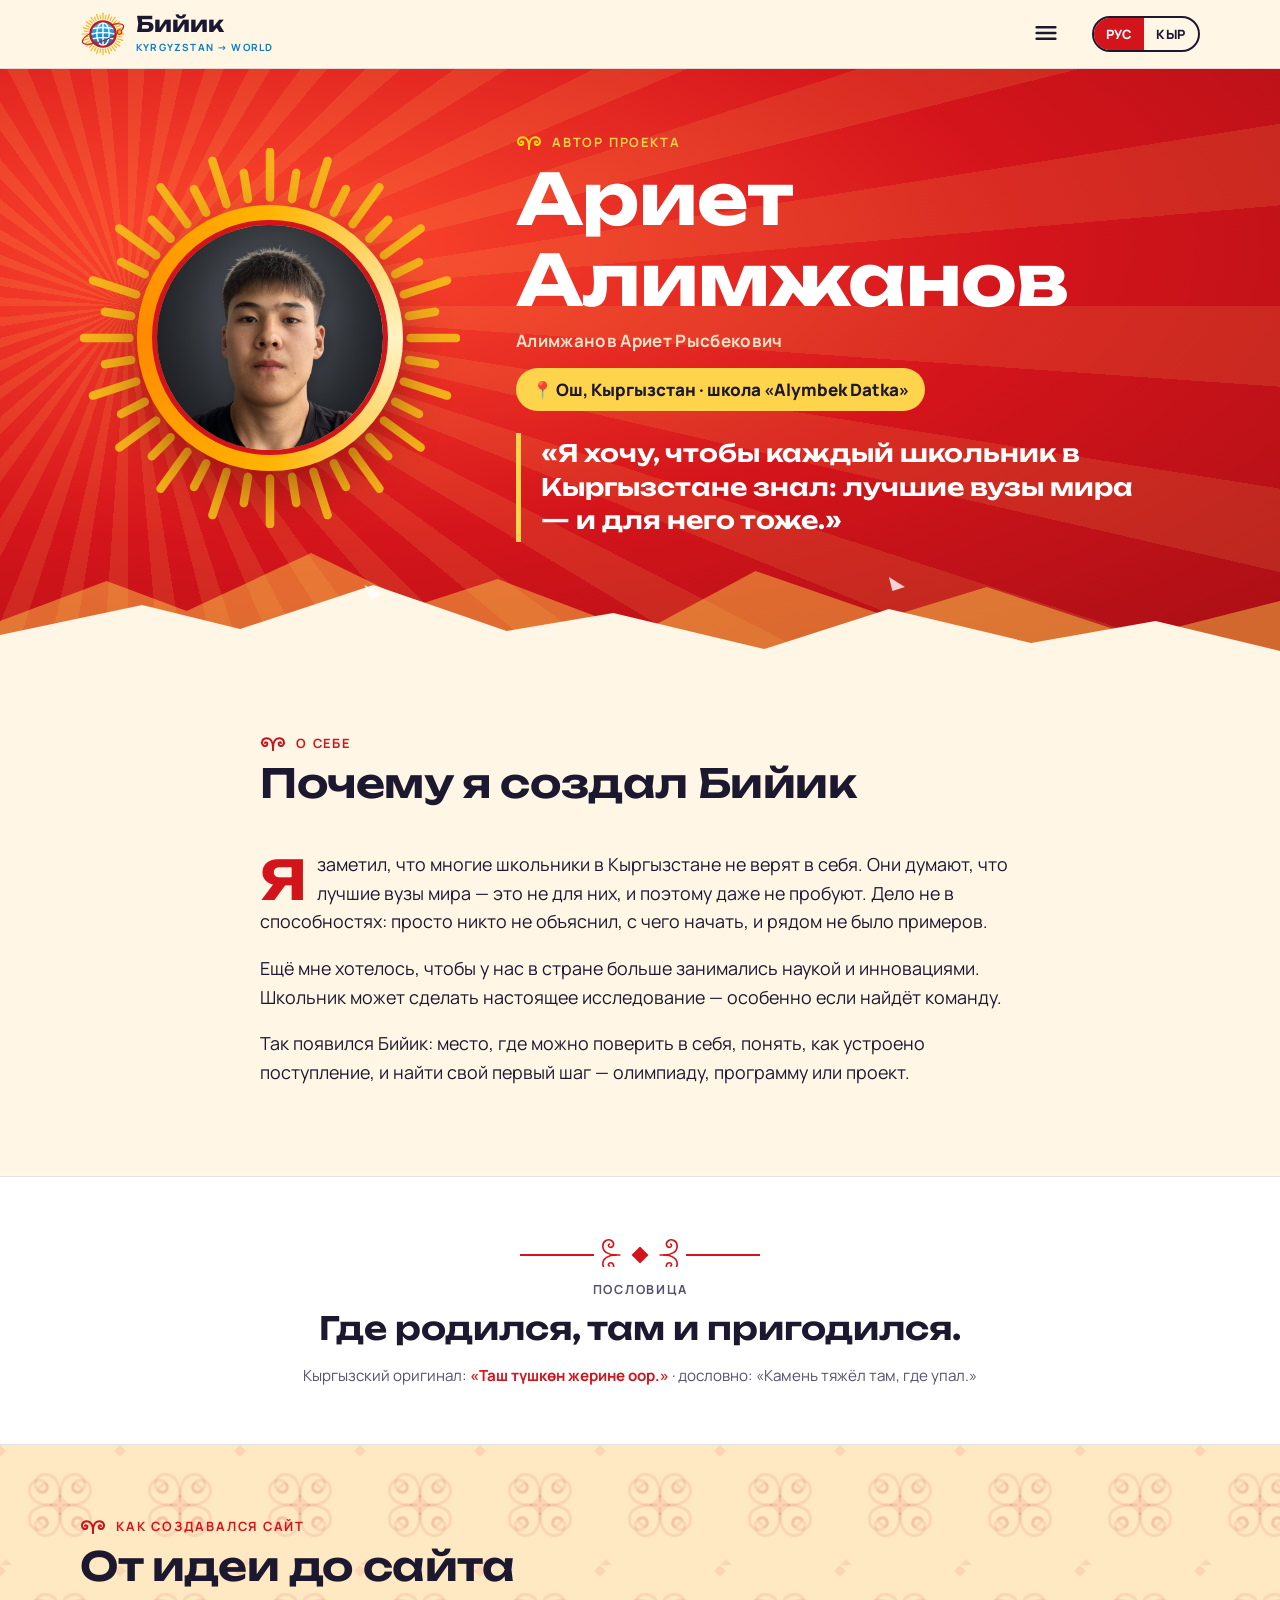
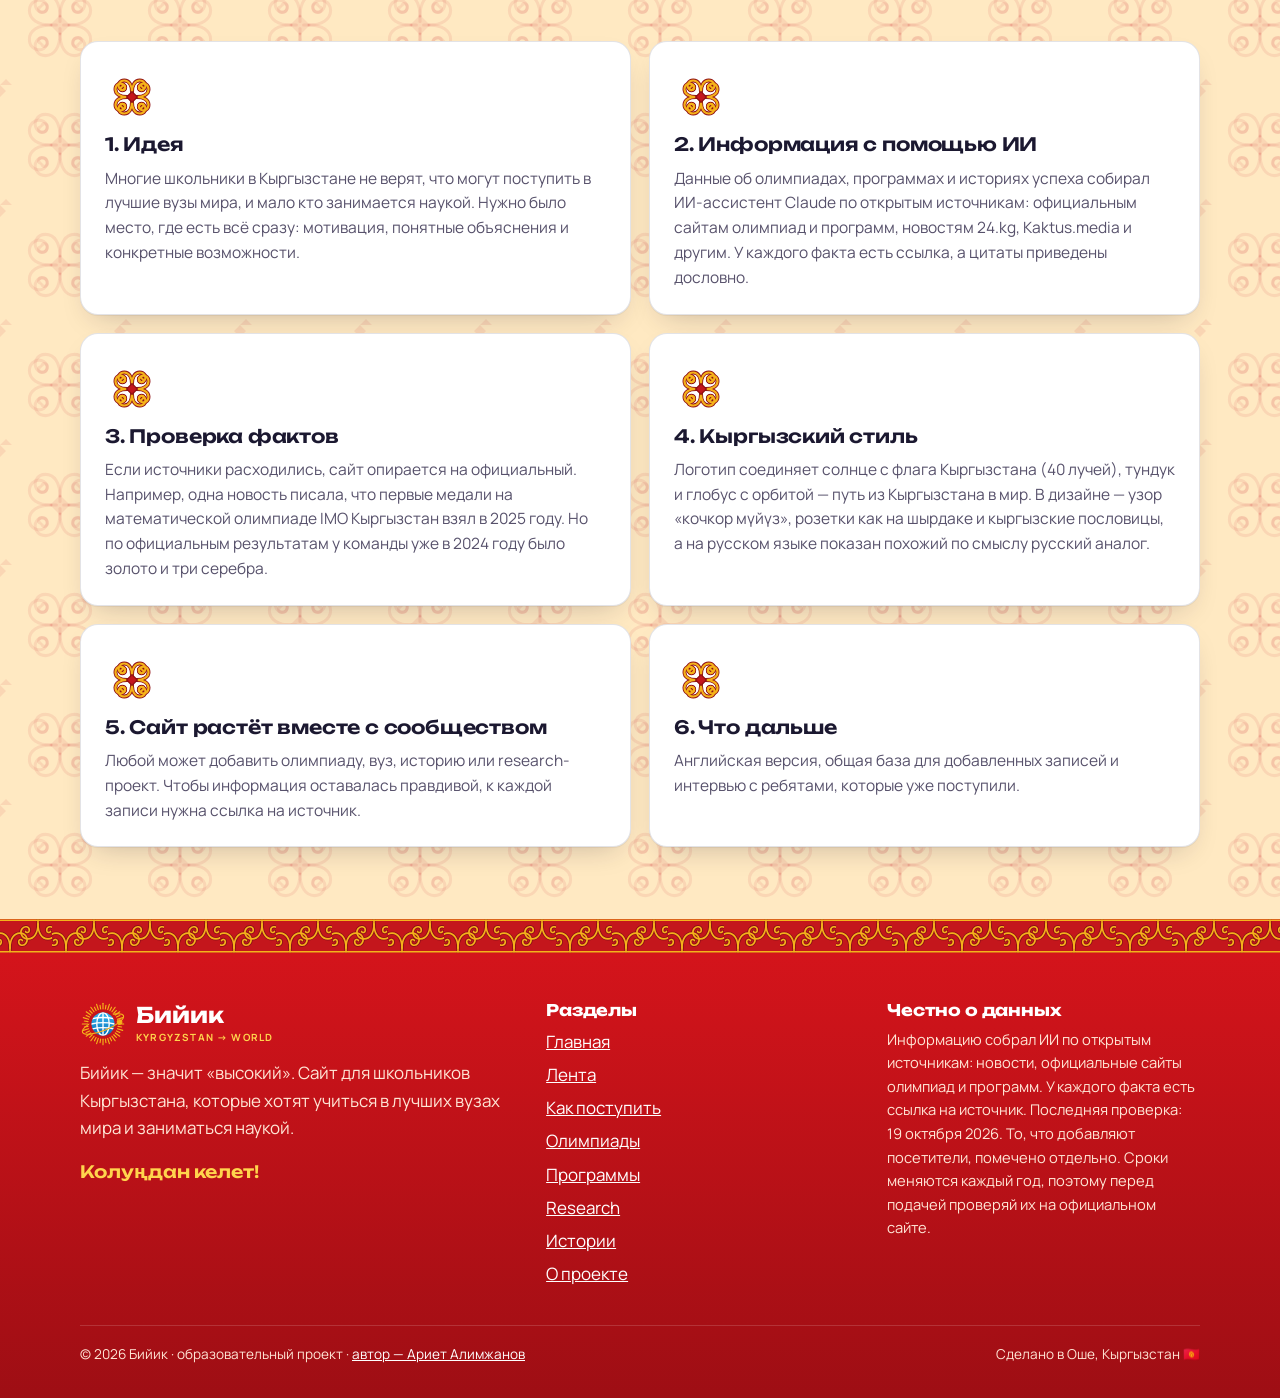
==== commit b92d40f7: "Лента в стиле Reels: новости, факты, вузы, возможности (RU/KY) Co-Authored-By: Claude Opus 5.5 <nore" ====
--- a/about.html
+++ b/about.html
@@ -13,7 +13,7 @@
 <link rel="stylesheet" href="css/style.css">
 <link rel="stylesheet" href="css/ornaments.css">
 </head>
-<body>
+<body class="">
 <header id="site-header"></header>
 <main>
 
@@ -45,6 +45,7 @@
 <script src="js/config.js"></script>
 <script src="js/data.js"></script>
 <script src="js/data-ky.js"></script>
+<script src="js/feed.js"></script>
 <script src="js/main.js"></script>
 </body>
 </html>
--- a/css/style.css
+++ b/css/style.css
@@ -407,8 +407,9 @@
 @media (max-width: 1080px) { .lang-switch { margin-left: 4px; } }
 .hero-logo { position: relative; aspect-ratio: 1; max-width: 460px; width: 100%; justify-self: center; filter: drop-shadow(0 20px 40px rgba(120, 0, 0, .35)); }
 .hero-logo svg { width: 100%; height: 100%; }
-.hero-logo .logo-rays { transform-origin: center; animation: spin 90s linear infinite; }
-@media (prefers-reduced-motion: reduce) { .hero-logo .logo-rays { animation: none; } }
+.hero-logo { animation: float 6s ease-in-out infinite; }
+@keyframes float { 0%, 100% { transform: translateY(0); } 50% { transform: translateY(-10px); } }
+@media (prefers-reduced-motion: reduce) { .hero-logo { animation: none; } }
 @media (max-width: 820px) { .hero-logo { max-width: 240px; order: -1; } }
 .mountains path:first-child { fill: #ffd44d; opacity: .45; }
 .page-head .mountains path:first-child { fill: #fff; opacity: .35; }
@@ -423,7 +424,9 @@
 .author { position: relative; display: grid; grid-template-columns: 380px 1fr; gap: 56px; align-items: center; }
 .author-photo { position: relative; aspect-ratio: 1; width: 100%; max-width: 380px; margin: 0 auto; }
 .author-photo .ap-rays { position: absolute; inset: 0; }
-.author-photo .ap-rays svg { width: 100%; height: 100%; animation: spin 120s linear infinite; }
+.author-photo .ap-rays svg { width: 100%; height: 100%; animation: breathe 4.5s ease-in-out infinite; }
+@keyframes breathe { 0%, 100% { transform: scale(1); opacity: 1; } 50% { transform: scale(1.04); opacity: .8; } }
+@media (prefers-reduced-motion: reduce) { .author-photo .ap-rays svg { animation: none; } }
 .author-photo .ap-ring { position: absolute; inset: 15%; border-radius: 50%; background: conic-gradient(var(--sun), #fff3c4, var(--sun), #ff8a00, var(--sun)); box-shadow: 0 20px 50px rgba(80, 0, 0, .45); }
 .author-photo img, .author-photo > span { position: absolute; inset: 19%; width: 62%; height: 62%; border-radius: 50%; object-fit: cover; border: 5px solid var(--red); }
 .author-photo > span { display: grid; place-items: center; background: var(--sky); color: #fff; font: 700 3rem var(--font-head); }
@@ -453,7 +456,7 @@
 .tl-card, .tl-date { min-width: 0; }
 @media (max-width: 700px) { .tl-item, .tl-now { grid-template-columns: 22px minmax(0, 1fr); } }
 .about-why .section-title { max-width: 760px; margin: 0 auto 24px; }
-@media (max-width: 1180px) {
+@media (max-width: 1320px) {
   .burger { display: block; }
   .nav-links { display: none; position: absolute; top: 68px; left: 0; right: 0; flex-direction: column; background: var(--felt); padding: 12px 20px 20px; border-bottom: 1px solid var(--line); }
   .nav-links.open { display: flex; }
@@ -469,3 +472,54 @@
   .lang-switch button { padding: 6px 9px; }
   .burger { padding: 4px; }
 }
+.views b { color: #ffd44d; font-weight: 800; }
+
+/* ═════════════ ЛЕНТА ═════════════ */
+.feed-page { background: #1b1830; }
+.feed-page .site-footer, .feed-page .band, .feed-page #site-footer { display: none; }
+.feed-wrap { position: relative; max-width: 500px; margin: 0 auto; }
+.feed-chips { display: flex; gap: 8px; overflow-x: auto; padding: 12px 16px; scrollbar-width: none; }
+.feed-chips::-webkit-scrollbar { display: none; }
+.feed-chips .chip { flex-shrink: 0; background: rgba(255,255,255,.12); color: #fff; border-color: transparent; }
+.feed-chips .chip[aria-pressed="true"] { background: #ffd44d; color: #1b1830; }
+.feed { height: calc(100dvh - 68px - 62px); overflow-y: auto; scroll-snap-type: y mandatory; scrollbar-width: none; padding: 0 12px; overscroll-behavior: contain; }
+.feed::-webkit-scrollbar { display: none; }
+.slide { scroll-snap-align: start; scroll-snap-stop: always; height: calc(100dvh - 68px - 62px - 12px); margin-bottom: 12px; border-radius: 28px; position: relative; overflow: hidden; color: #fff; display: flex; flex-direction: column; padding: 22px 76px 26px 24px; box-shadow: 0 20px 40px -20px rgba(0,0,0,.6); }
+.t-news { background: linear-gradient(160deg, #ff5a36, #d4141b 55%, #8f0f14); }
+.t-opp  { background: linear-gradient(160deg, #ffc93c, #ff8a00 55%, #d4570b); }
+.t-uni  { background: linear-gradient(160deg, #2bb3f0, #0a7cc4 55%, #064e85); }
+.t-fact { background: linear-gradient(160deg, #23c4b6, #0b9aa8 55%, #066b75); }
+.slide-orn { position: absolute; width: 360px; height: 360px; right: -110px; bottom: -110px; opacity: .22; pointer-events: none; }
+.slide-orn svg { width: 100%; height: 100%; }
+.slide-top { display: flex; justify-content: space-between; align-items: center; position: relative; margin-right: -52px; }
+.slide-type { font: 800 .75rem var(--font-body); letter-spacing: .12em; text-transform: uppercase; background: rgba(255,255,255,.22); padding: 6px 12px; border-radius: 999px; backdrop-filter: blur(4px); }
+.slide-count { font-weight: 700; font-size: .85rem; opacity: .85; }
+.slide-body { margin-top: auto; position: relative; }
+.slide-emoji { font-size: clamp(3.5rem, 12vh, 6rem); line-height: 1; margin-bottom: 14px; filter: drop-shadow(0 8px 16px rgba(0,0,0,.25)); }
+.slide h2 { color: #fff; font-size: clamp(1.45rem, 4.2vh, 2.1rem); line-height: 1.15; margin-bottom: 12px; text-wrap: balance; }
+.slide p { font-size: clamp(1rem, 2.2vh, 1.12rem); line-height: 1.5; margin: 0 0 16px; color: rgba(255,255,255,.95); }
+.slide-deadline { display: inline-block; background: #1b1830; color: #ffd44d; font-weight: 800; font-size: .88rem; padding: 7px 12px; border-radius: 999px; margin-bottom: 12px; }
+.slide-meta { font-size: .85rem; opacity: .9; }
+.slide-meta a { color: #fff; font-weight: 700; }
+.slide-actions { position: absolute; right: 14px; bottom: 26px; display: flex; flex-direction: column; gap: 12px; }
+.sa { width: 50px; height: 50px; border-radius: 50%; border: 0; background: rgba(255,255,255,.2); color: #fff; font-size: 1.4rem; cursor: pointer; backdrop-filter: blur(4px); display: grid; place-items: center; transition: transform .15s; }
+.sa:hover { transform: scale(1.08); }
+.sa.pop { animation: pop .35s ease; }
+@keyframes pop { 50% { transform: scale(1.35); } }
+.slide-end { scroll-snap-align: start; height: 40vh; display: grid; place-items: center; text-align: center; color: rgba(255,255,255,.7); }
+.slide-end .divider { width: 180px; }
+.feed .empty { color: #fff; }
+.feed-hint { position: absolute; right: -150px; top: 50%; color: rgba(255,255,255,.6); font-weight: 700; writing-mode: vertical-rl; }
+@media (max-width: 900px) { .feed-hint { display: none; } }
+@media (max-width: 480px) { .feed { padding: 0 8px; } .slide { border-radius: 22px; padding: 18px 70px 22px 18px; } }
+
+/* Превью ленты на главной */
+.fp-grid { display: grid; grid-template-columns: repeat(4, 1fr); gap: 14px; }
+.fp-card { aspect-ratio: 9 / 13; border-radius: 22px; color: #fff; text-decoration: none; padding: 16px; display: flex; flex-direction: column; gap: 8px; position: relative; overflow: hidden; box-shadow: var(--shadow); transition: transform .2s; }
+.fp-card:hover { transform: translateY(-4px) rotate(-.5deg); }
+.fp-card .slide-type { align-self: flex-start; font-size: .65rem; }
+.fp-emoji { font-size: 2.6rem; margin-top: auto; }
+.fp-card b { font-family: var(--font-head); font-weight: 600; font-size: 1rem; line-height: 1.25; }
+.fp-card small { opacity: .9; font-weight: 700; }
+@media (max-width: 900px) { .fp-grid { grid-template-columns: repeat(2, 1fr); } }
+@media (max-width: 900px) { .fp-card { aspect-ratio: auto; min-height: 230px; } .fp-card b { font-size: .95rem; } }
